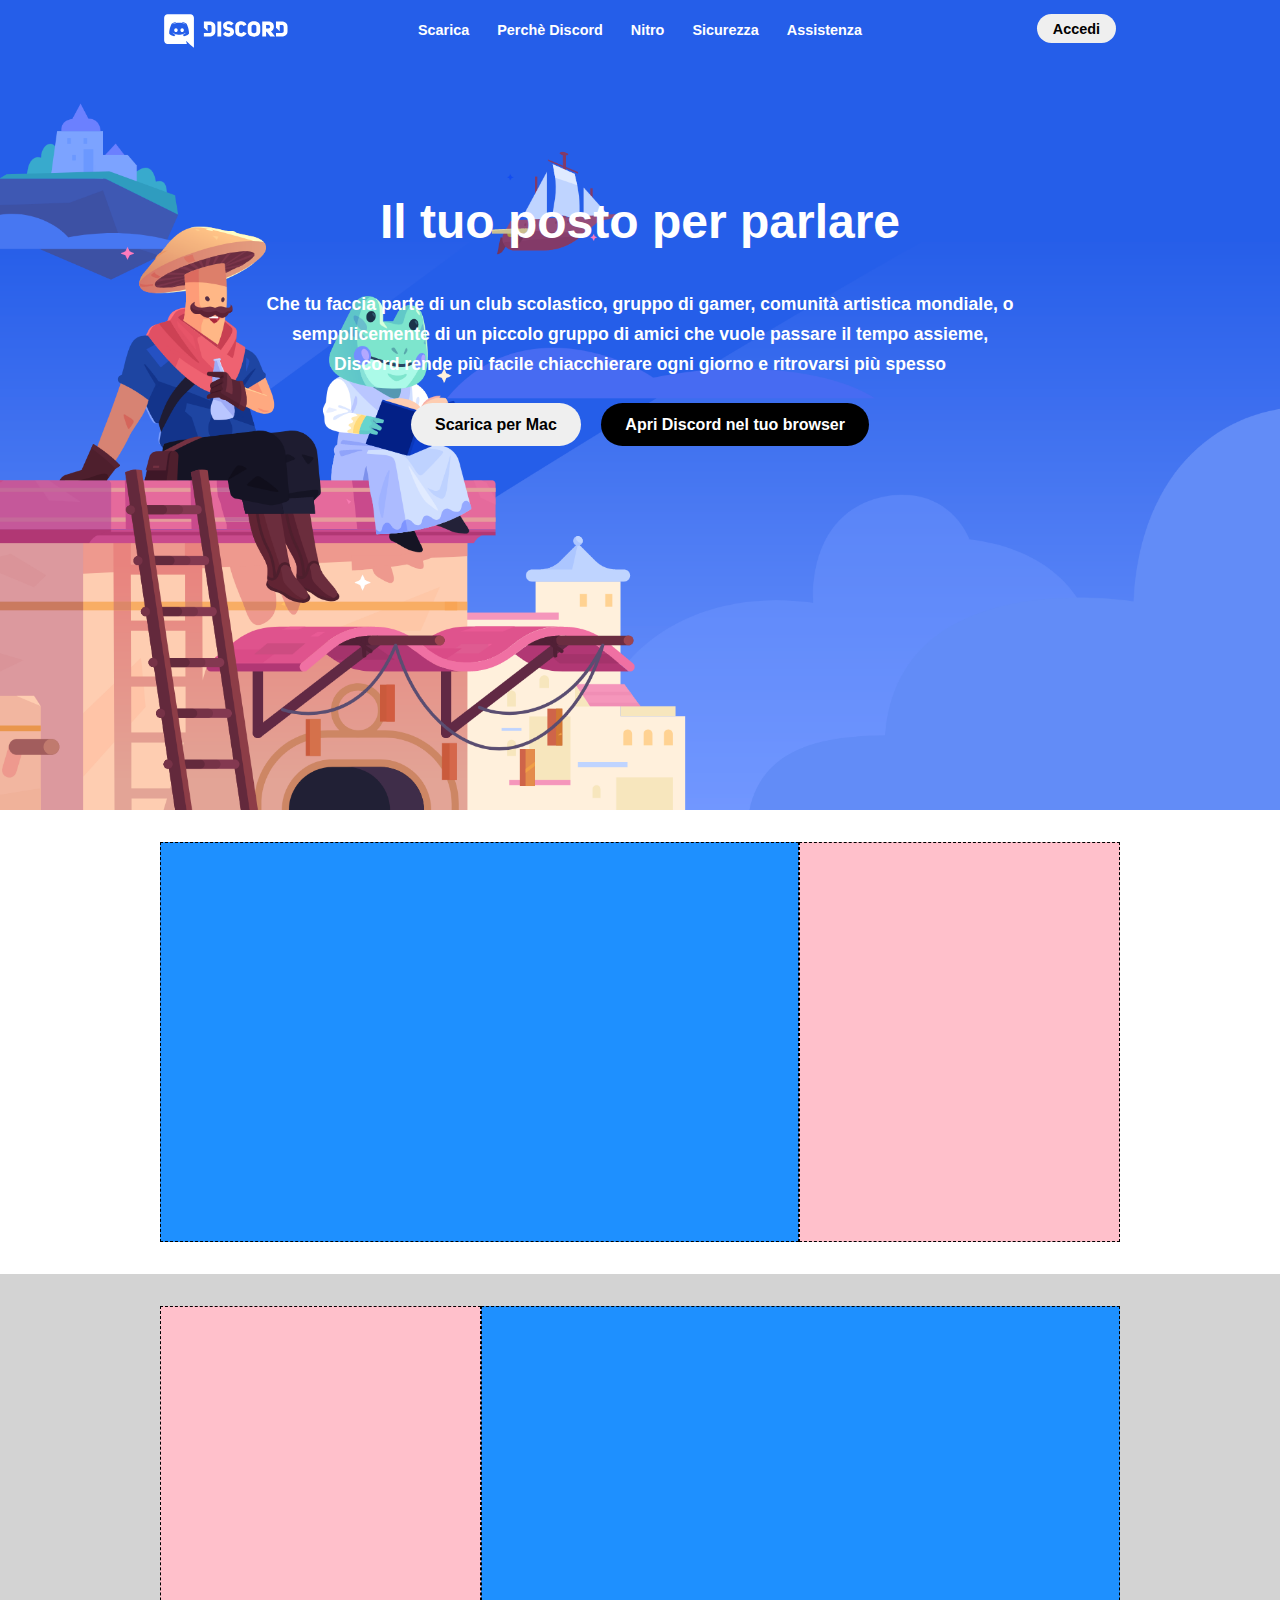
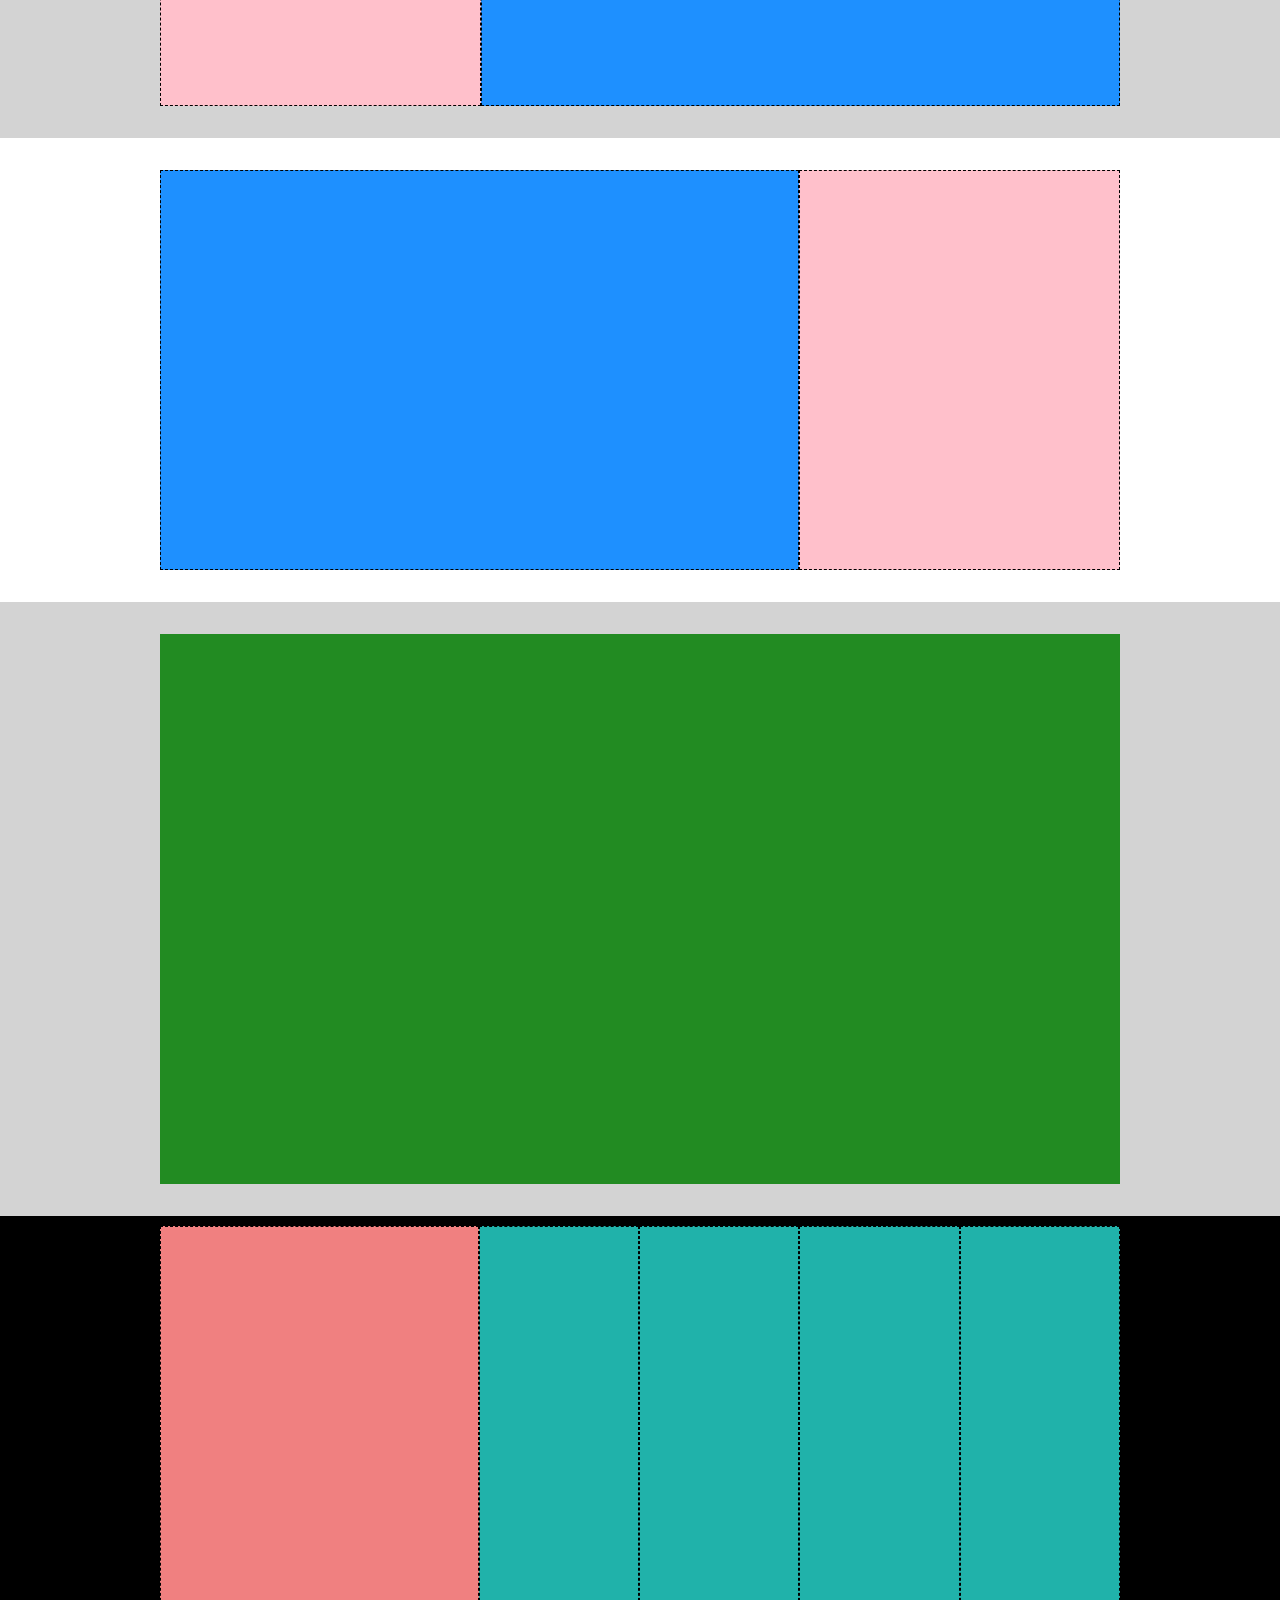
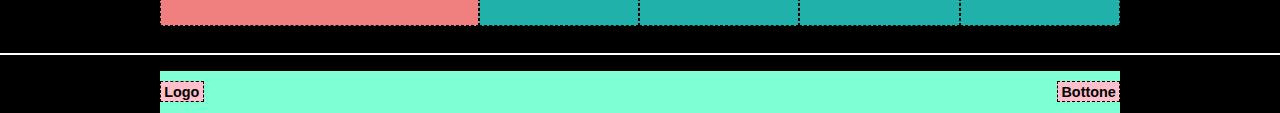
==== index.html @ 484901ef "terminato header e hero-section con annesso stile" ====
<!DOCTYPE html>
<html lang="en">
<head>
    <meta charset="UTF-8">
    <meta http-equiv="X-UA-Compatible" content="IE=edge">
    <meta name="viewport" content="width=device-width, initial-scale=1.0">
    <title>Struttura Discord</title>
    <!-- style -->
    <link rel="stylesheet" href="css/style.css">
</head>
<body>
    <!-- header -->
    <header>
        <nav class="p-y-s">
            <div class="container d-flex">
                <div class="logo">
                    <a href="index.html"><img src="img/logo.svg" alt="logo"></a>
                </div>
                <div class="main-menu p-y-xs p-x-xs">
                    <ul class="d-flex">
                        <li><a href="scarica.html">Scarica</a></li>
                        <li><a href="perche-discord.html">Perchè Discord</a></li>
                        <li><a href="nitro.html">Nitro</a></li>
                        <li><a href="sicurezza.html">Sicurezza</a></li>
                        <li><a href="assistenza.html">Assistenza</a></li>
                    </ul>
                </div>
                <div class="login p-y-xs p-x-xs">
                    
                    <button class="btn btn-small">Accedi</button>
                </div>
            </div>
        </nav>

        <!-- hero-section -->
        <section class="">
            <div class="container p-y-xl">
                <div class="hero-content p-x-xl text-white">
                    <h1 class="big-text">Il tuo posto per parlare</h1>
                    <p class="small-text">Che tu faccia parte di un club scolastico, gruppo di gamer,
                        comunità artistica mondiale, o sempplicemente di un piccolo gruppo
                        di amici che vuole passare il tempo assieme, Discord rende
                        più facile chiacchierare ogni giorno e ritrovarsi più spesso
                    </p>
                    <div class="button-section">
                        <button class="btn default-text">Scarica per Mac</button>
                        <button class="btn default-text btn-black">Apri Discord nel tuo browser</button>
                    </div>
                </div>
            </div>
        </section>
    </header>

    <main>
        <!-- second-section -->
        <section>
            <div class="container d-flex p-y-xl">
                <div class="col col-l bg-light-blue">
                    
                </div>
                <div class="col col-s bg-pink">

                </div>
            </div>
        </section>

        <!-- third section -->
        <section class="bg-grey">
            <div class="container d-flex row-reverse p-y-xl">
                <div class="col col-l bg-light-blue">

                </div>
                <div class="col col-s bg-pink">

                </div>
            </div>
        </section>

        <!-- fourth section -->
        <section>
            <div class="container d-flex p-y-xl">
                <div class="col col-l bg-light-blue">

                </div>
                <div class="col col-s bg-pink">

                </div>
            </div>
        </section>

        <!-- fifth section -->
        <section class="bg-grey">
            <div class="container p-y-xl">
                <div class="container-l">

                </div>
            </div>
        </section>

    </main> 

    <!-- FOOTER -->
    <footer class="bg-dark">
        <div class="container d-flex p-y-s">
            <div class="col col-l bg-dark-pink">

            </div>
            <div class="col col-s bg-water">

            </div>
            <div class="col col-s bg-water">

            </div>
            <div class="col col-s bg-water">

            </div>
            <div class="col col-s bg-water">

            </div>
            
        </div>

        <div class="separator"></div>

        <div class="container d-flex bg-water-light j-content-between p-y-s">
            <div class="logo-footer bg-pink">
                Logo
            </div>
            <div class="registration bg-pink">
                Bottone
            </div>
        </div>
    </footer>
    
</body>
</html>
---- css/style.css ----
* {
    margin: 0;
    padding: 0;
    box-sizing: border-box;
  }

  html{
    font-size: 16px;
  }
  
  body {
    font-family: helvetica;
    
  }

  header{
      background-image: url(../img/jumbo.png);
      background-size: cover;
      background-repeat: no-repeat;
      background-position: left top center;
      height: 90vh;
  }

  a,
  footer{
      font-size: .9rem;
      font-weight: bold;
  }
  
  .container {
    width: 100%;
    max-width: 960px;
    min-width: 300px;
    margin: 0 auto;
  }

/* UTILITY */

  .p-y-xl{
      padding-top: 2rem;
      padding-bottom: 2rem;
  }

  .p-x-xl{
      padding-left: 2rem;
      padding-right: 2rem;
  }

  .p-y-s{
      padding-top: .65rem;
      padding-bottom: .65rem;
  }

  .p-y-xs{
      padding-top: .25rem;
      padding-bottom: .25rem;
  }

  .p-x-xs{
      padding-left: .25rem;
      padding-right: .25rem;
  }

  .big-text{
      font-size: 3rem;
  }
  
  .medium-text{
      font-size: 1.5rem;
  }

  .small-text{
      font-size: 1.1rem;
  }

  .default-text{
      font-size: 1rem;
  }

  .text-white{
      color: rgb(255, 255, 255);
  }

  .bg-grey{
      background-color: #D3D3D3;
  }

  .bg-dark{
    background-color: black;
  }

  .bg-pink{
    background-color: #FFC0CB;
  }

  .bg-light-blue{
    background-color: #1E90FF;
  }

  .bg-dark-pink{
      background-color: #F08080;
  }

  .bg-water{
      background-color: #20B2AA;
  }

  .bg-water-light{
      background-color: #7FFFD4;
  }

  .d-flex{
      display: flex;
  }
  
  .j-content-between{
      justify-content: space-between;
  }

  .row-reverse{
    flex-direction: row-reverse;
  }

  /* classi all'iterno dell'header */
  .container .logo{
      width: 20%;
  }

  .container .main-menu{
    flex-grow: 1;
    line-height: 1.7;
}

  .container .login{
      width: 20%;
      text-align: right;
      line-height: 1.7;
  }

  .main-menu ul{
      justify-content: center;
      gap: 20px;
  }

  .main-menu ul li{
      list-style: none;
  }

  nav .container a{
      text-decoration: none;
      color: white;
      padding: .25rem;
      display: inline-block;
  }

  /* creo un nuovo container-s per mantenere il container più pulito possibile */
  section .container .hero-content{
    width: 85%;
    margin: 0 auto;
    min-height: 300px;
    text-align: center;
    padding-top: 6rem;
    padding-bottom: 2rem;
  }

  .hero-content p{
      padding-top: 2.5rem;
      padding-bottom: 1.5rem;
      font-weight: bold;
      line-height: 30px;
  }

  .btn{
    padding: 0.8rem 1.5rem;
    border-radius: 30px;
    border: 0;
    display: inline-block;
    text-decoration: none;
    font-weight: bold;
  }
  
  .btn.btn-small{ 
    font-size: 0.9rem;
    padding: 0.4rem 1rem;
      
  }

  .btn-black {
    background-color: black;
    color: white;
  }

  .button-section :first-child{
    margin-right: 1rem;
  }
  /* .col classe per tutte le colonne  */
  .container .col{
    min-height: 400px;
    border: 1px dashed black;
  }

  /* divido le colonne in base alla grandezza */
  .container .col.col-l{
      flex-grow: 2;
  }

  .container .col.col-s{
      flex-grow: 1;
  }

  .container .container-l{
      min-height: 550px;
      background-color: #228B22;
  }

  .logo-footer{
      padding: .10rem .20rem;
      border: 1px dashed black;
  }

  footer .registration{
      padding: .10rem .20rem;
      border: 1px dashed black;
  }

  footer .separator{
      margin: 1rem 0;
      border: 1px solid white;
  }
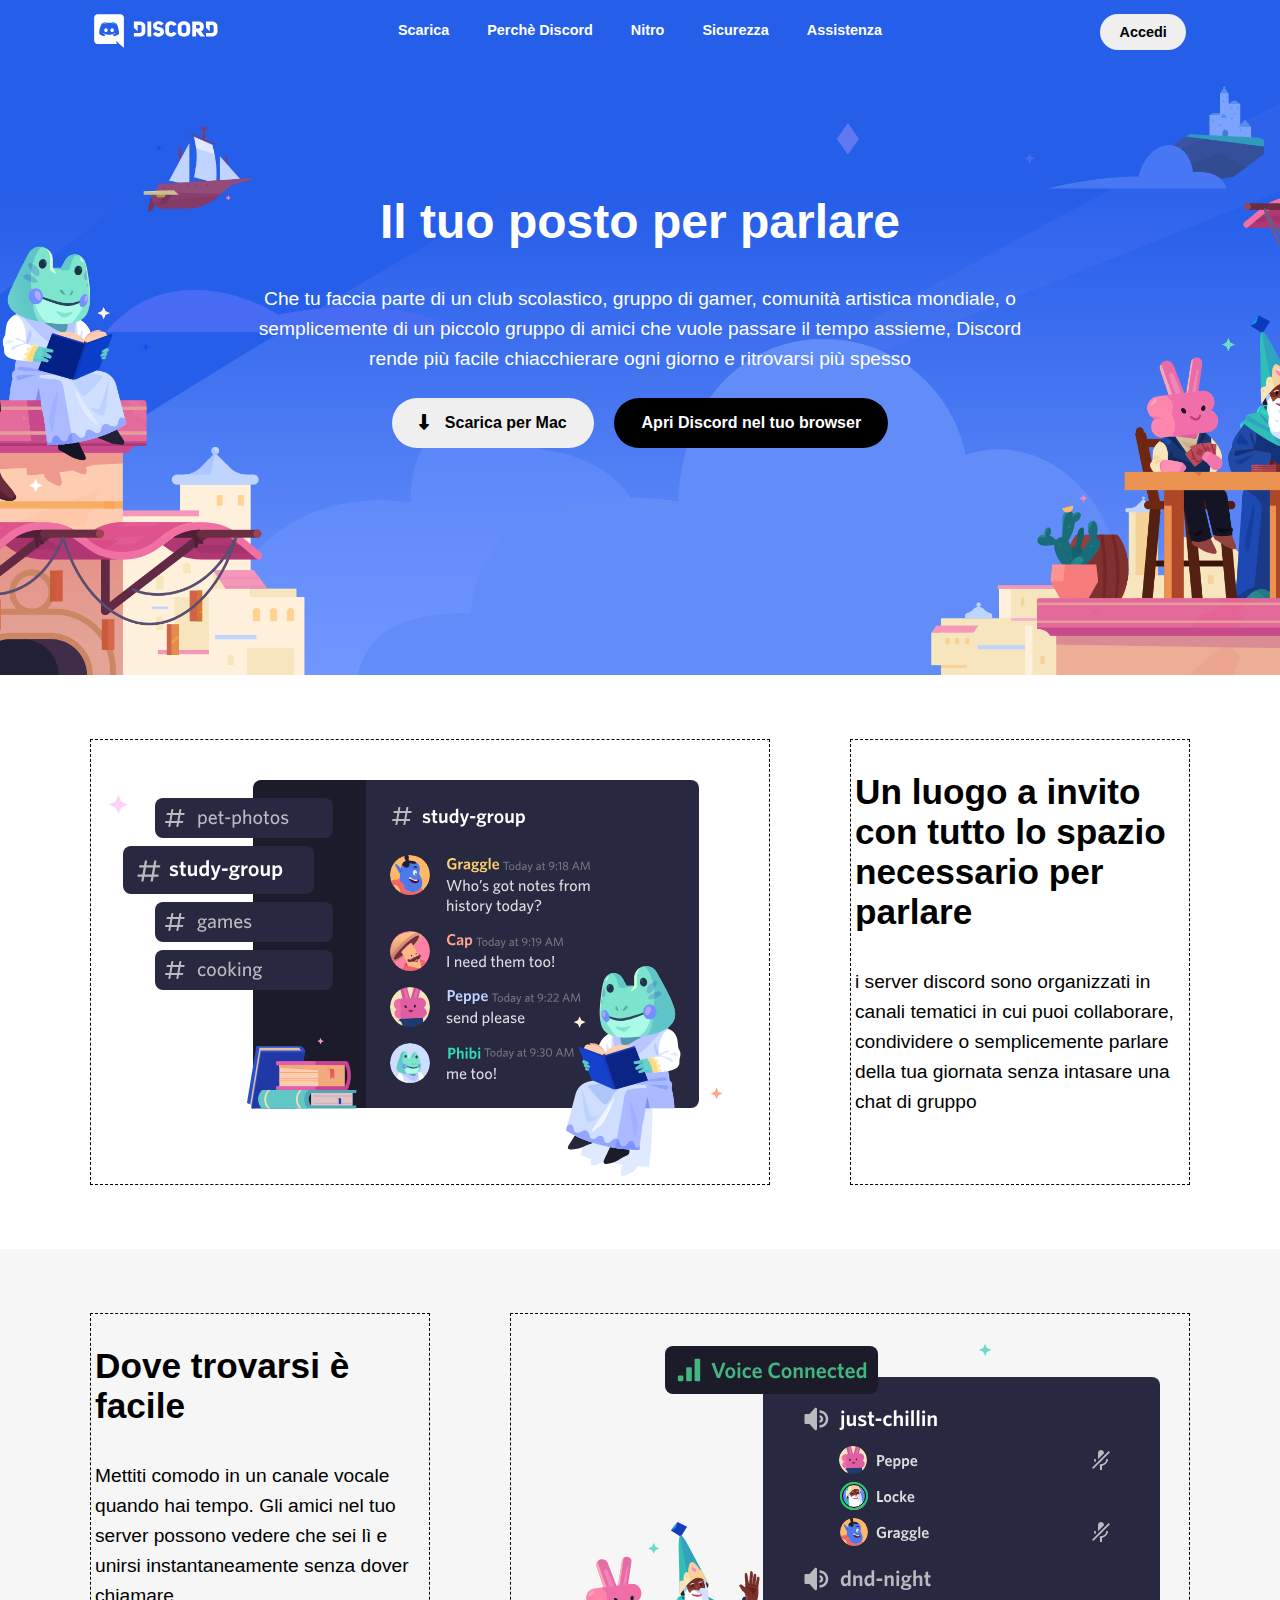
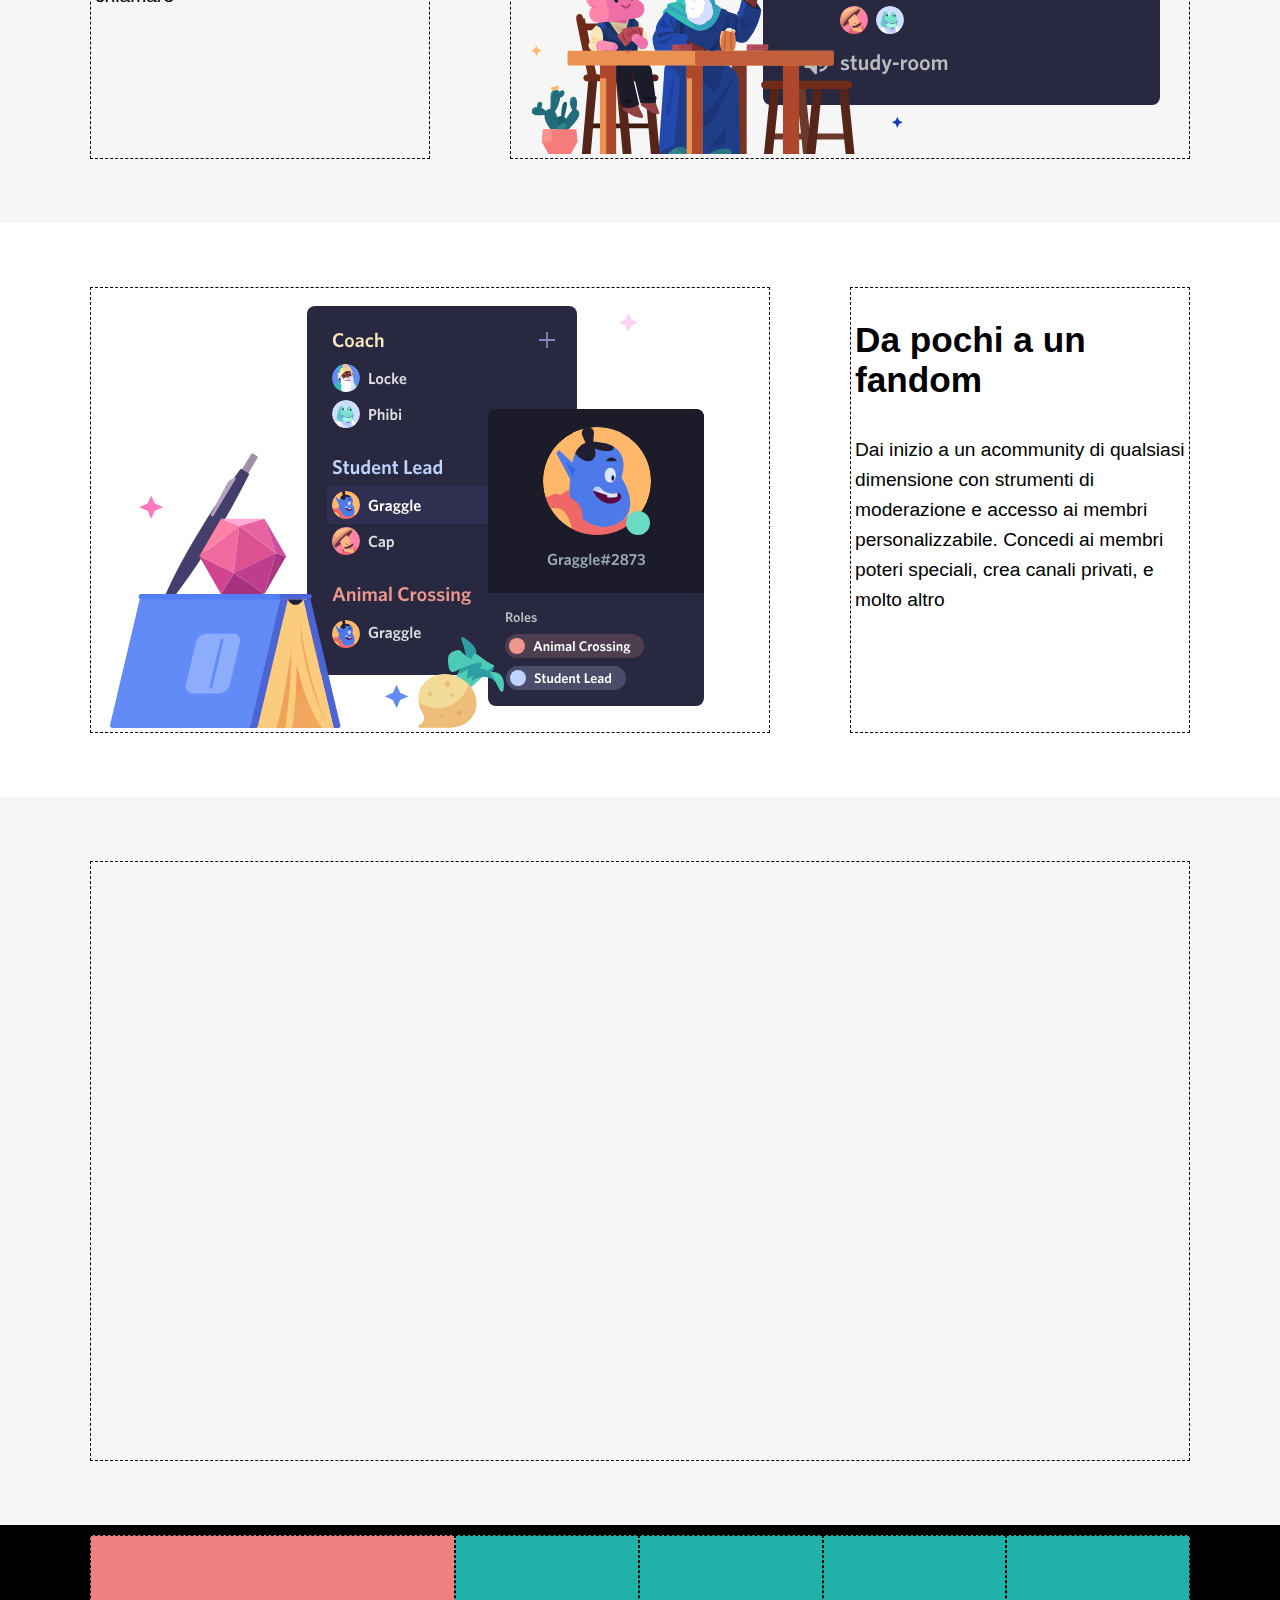
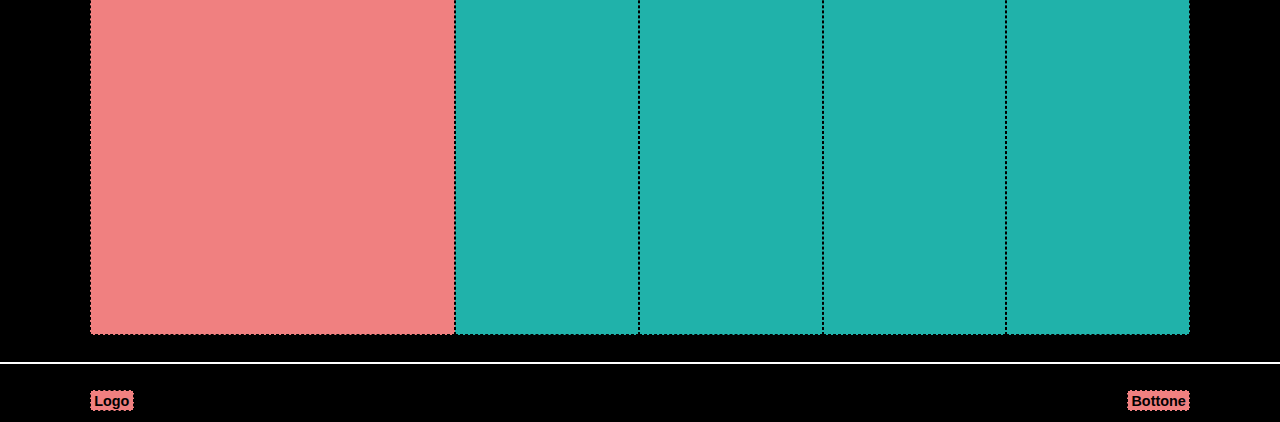
==== commit 0d7446c0: "completate le prime tre sezioni del main con img e testo" ====
--- a/index.html
+++ b/index.html
@@ -5,12 +5,15 @@
     <meta http-equiv="X-UA-Compatible" content="IE=edge">
     <meta name="viewport" content="width=device-width, initial-scale=1.0">
     <title>Struttura Discord</title>
+    <!--font-awesome  -->
+    <link rel="stylesheet" href="https://cdnjs.cloudflare.com/ajax/libs/font-awesome/6.1.1/css/all.min.css">
     <!-- style -->
     <link rel="stylesheet" href="css/style.css">
 </head>
 <body>
     <!-- header -->
     <header>
+        <!-- nav -->
         <nav class="p-y-s">
             <div class="container d-flex">
                 <div class="logo">
@@ -38,12 +41,12 @@
                 <div class="hero-content p-x-xl text-white">
                     <h1 class="big-text">Il tuo posto per parlare</h1>
                     <p class="small-text">Che tu faccia parte di un club scolastico, gruppo di gamer,
-                        comunità artistica mondiale, o sempplicemente di un piccolo gruppo
+                        comunità artistica mondiale, o semplicemente di un piccolo gruppo
                         di amici che vuole passare il tempo assieme, Discord rende
                         più facile chiacchierare ogni giorno e ritrovarsi più spesso
                     </p>
                     <div class="button-section">
-                        <button class="btn default-text">Scarica per Mac</button>
+                        <button class="btn default-text"><i class="fa-solid fa-down-long"></i>Scarica per Mac</button>
                         <button class="btn default-text btn-black">Apri Discord nel tuo browser</button>
                     </div>
                 </div>
@@ -51,45 +54,56 @@
         </section>
     </header>
 
-    <main>
+    <main>       
         <!-- second-section -->
-        <section>
+        <section class="p-y-xl">
             <div class="container d-flex p-y-xl">
-                <div class="col col-l bg-light-blue">
-                    
+                <div class="col col-l">
+                    <img src="img/item1.svg" alt="item1">
                 </div>
-                <div class="col col-s bg-pink">
-
+                <div class="col col-s p-x-xs p-y-xl">
+                    <h2 class="medium-text">Un luogo a invito con tutto lo spazio necessario per parlare</h2>
+                    <p class="small-text">i server discord sono organizzati in canali tematici in cui 
+                        puoi collaborare, condividere o semplicemente parlare della 
+                        tua giornata senza intasare una chat di gruppo
+                    </p>
                 </div>
             </div>
         </section>
 
         <!-- third section -->
-        <section class="bg-grey">
+        <section class="bg-grey p-y-xl">
             <div class="container d-flex row-reverse p-y-xl">
-                <div class="col col-l bg-light-blue">
-
+                <div class="col col-l">
+                    <img src="img/item2.svg" alt="item2">
                 </div>
-                <div class="col col-s bg-pink">
-
+                <div class="col col-s p-x-xs p-y-xl">
+                    <h2 class="medium-text">Dove trovarsi è facile</h2>
+                    <p class="small-text">Mettiti comodo in un canale vocale quando hai tempo.
+                        Gli amici nel tuo server possono vedere che sei lì 
+                        e unirsi instantaneamente senza dover chiamare
+                    </p>
                 </div>
             </div>
         </section>
 
         <!-- fourth section -->
-        <section>
+        <section class="p-y-xl">
             <div class="container d-flex p-y-xl">
-                <div class="col col-l bg-light-blue">
-
+                <div class="col col-l">
+                    <img src="img/item3.svg" alt="item3">
                 </div>
-                <div class="col col-s bg-pink">
-
+                <div class="col col-s p-x-xs p-y-xl">
+                    <h2 class="medium-text">Da pochi a un fandom</h2>
+                    <p class="small-text">Dai inizio a un acommunity di qualsiasi dimensione con strumenti di moderazione
+                        e accesso ai membri personalizzabile. Concedi ai membri poteri speciali, crea canali privati, e molto altro
+                    </p>
                 </div>
             </div>
         </section>
 
         <!-- fifth section -->
-        <section class="bg-grey">
+        <section class="bg-grey p-y-xl">
             <div class="container p-y-xl">
                 <div class="container-l">
 
@@ -123,10 +137,10 @@
         <div class="separator"></div>
 
         <div class="container d-flex bg-water-light j-content-between p-y-s">
-            <div class="logo-footer bg-pink">
+            <div class="logo-footer bg-dark-pink">
                 Logo
             </div>
-            <div class="registration bg-pink">
+            <div class="registration bg-dark-pink">
                 Bottone
             </div>
         </div>
--- a/css/style.css
+++ b/css/style.css
@@ -4,12 +4,16 @@
     box-sizing: border-box;
   }
 
+  p{
+      font-weight: 400;
+  }
+
   html{
     font-size: 16px;
   }
   
   body {
-    font-family: helvetica;
+    font-family: Arial, Helvetica, sans-serif;
     
   }
 
@@ -17,8 +21,8 @@
       background-image: url(../img/jumbo.png);
       background-size: cover;
       background-repeat: no-repeat;
-      background-position: left top center;
-      height: 90vh;
+      background-position: center center;
+      height: 75vh;
   }
 
   a,
@@ -27,15 +31,22 @@
       font-weight: bold;
   }
   
+  /* container principale */
   .container {
     width: 100%;
-    max-width: 960px;
-    min-width: 300px;
+    max-width: 1100px;
+    min-width: 200px;
     margin: 0 auto;
   }
 
+  /* gap a elementi che hanno classi .continer e . d-flex figli di section */
+  section .container.d-flex{
+      gap: 5rem;
+  }
+
 /* UTILITY */
 
+/* utility padding */
   .p-y-xl{
       padding-top: 2rem;
       padding-bottom: 2rem;
@@ -51,6 +62,11 @@
       padding-bottom: .65rem;
   }
 
+  .p-x-s{
+      padding-right: .65rem;
+      padding-left: .65rem;
+  }
+
   .p-y-xs{
       padding-top: .25rem;
       padding-bottom: .25rem;
@@ -61,16 +77,19 @@
       padding-right: .25rem;
   }
 
+  /* utility testo */
   .big-text{
       font-size: 3rem;
+      font-weight: 800;
   }
   
   .medium-text{
-      font-size: 1.5rem;
+      font-size: 2.2rem;
+      font-weight: 800;
   }
 
   .small-text{
-      font-size: 1.1rem;
+      font-size: 1.2rem;
   }
 
   .default-text{
@@ -81,22 +100,15 @@
       color: rgb(255, 255, 255);
   }
 
+  /* utility background */
   .bg-grey{
-      background-color: #D3D3D3;
+      background-color: #F6F6F6;
   }
 
   .bg-dark{
     background-color: black;
   }
 
-  .bg-pink{
-    background-color: #FFC0CB;
-  }
-
-  .bg-light-blue{
-    background-color: #1E90FF;
-  }
-
   .bg-dark-pink{
       background-color: #F08080;
   }
@@ -105,10 +117,7 @@
       background-color: #20B2AA;
   }
 
-  .bg-water-light{
-      background-color: #7FFFD4;
-  }
-
+  /* utility flex */
   .d-flex{
       display: flex;
   }
@@ -122,27 +131,27 @@
   }
 
   /* classi all'iterno dell'header */
-  .container .logo{
+  nav .container .logo{
       width: 20%;
   }
 
-  .container .main-menu{
+  nav .container .main-menu{
     flex-grow: 1;
     line-height: 1.7;
 }
 
-  .container .login{
+  nav .container .login{
       width: 20%;
       text-align: right;
       line-height: 1.7;
   }
 
-  .main-menu ul{
+  nav .main-menu ul{
       justify-content: center;
-      gap: 20px;
-  }
-
-  .main-menu ul li{
+      gap: 30px;
+  }
+
+  nav .main-menu ul li{
       list-style: none;
   }
 
@@ -153,9 +162,9 @@
       display: inline-block;
   }
 
-  /* creo un nuovo container-s per mantenere il container più pulito possibile */
+  /* hero-content */
   section .container .hero-content{
-    width: 85%;
+    width: 80%;
     margin: 0 auto;
     min-height: 300px;
     text-align: center;
@@ -163,25 +172,27 @@
     padding-bottom: 2rem;
   }
 
-  .hero-content p{
-      padding-top: 2.5rem;
+  .hero-content p,
+  .container .col.col-s p{
+      padding-top: 2.2rem;
       padding-bottom: 1.5rem;
-      font-weight: bold;
       line-height: 30px;
   }
 
+  /* classi button */
   .btn{
-    padding: 0.8rem 1.5rem;
+    padding: 1rem 1.7rem;
     border-radius: 30px;
     border: 0;
     display: inline-block;
     text-decoration: none;
     font-weight: bold;
+    cursor: pointer;
   }
   
   .btn.btn-small{ 
     font-size: 0.9rem;
-    padding: 0.4rem 1rem;
+    padding: 0.6rem 1.2rem;
       
   }
 
@@ -193,6 +204,7 @@
   .button-section :first-child{
     margin-right: 1rem;
   }
+
   /* .col classe per tutte le colonne  */
   .container .col{
     min-height: 400px;
@@ -208,12 +220,14 @@
       flex-grow: 1;
   }
 
+
   .container .container-l{
-      min-height: 550px;
-      background-color: #228B22;
-  }
-
-  .logo-footer{
+      min-height: 600px;
+      border: 1px dashed black;
+  }
+
+  /* classi footer */
+  footer .logo-footer{
       padding: .10rem .20rem;
       border: 1px dashed black;
   }
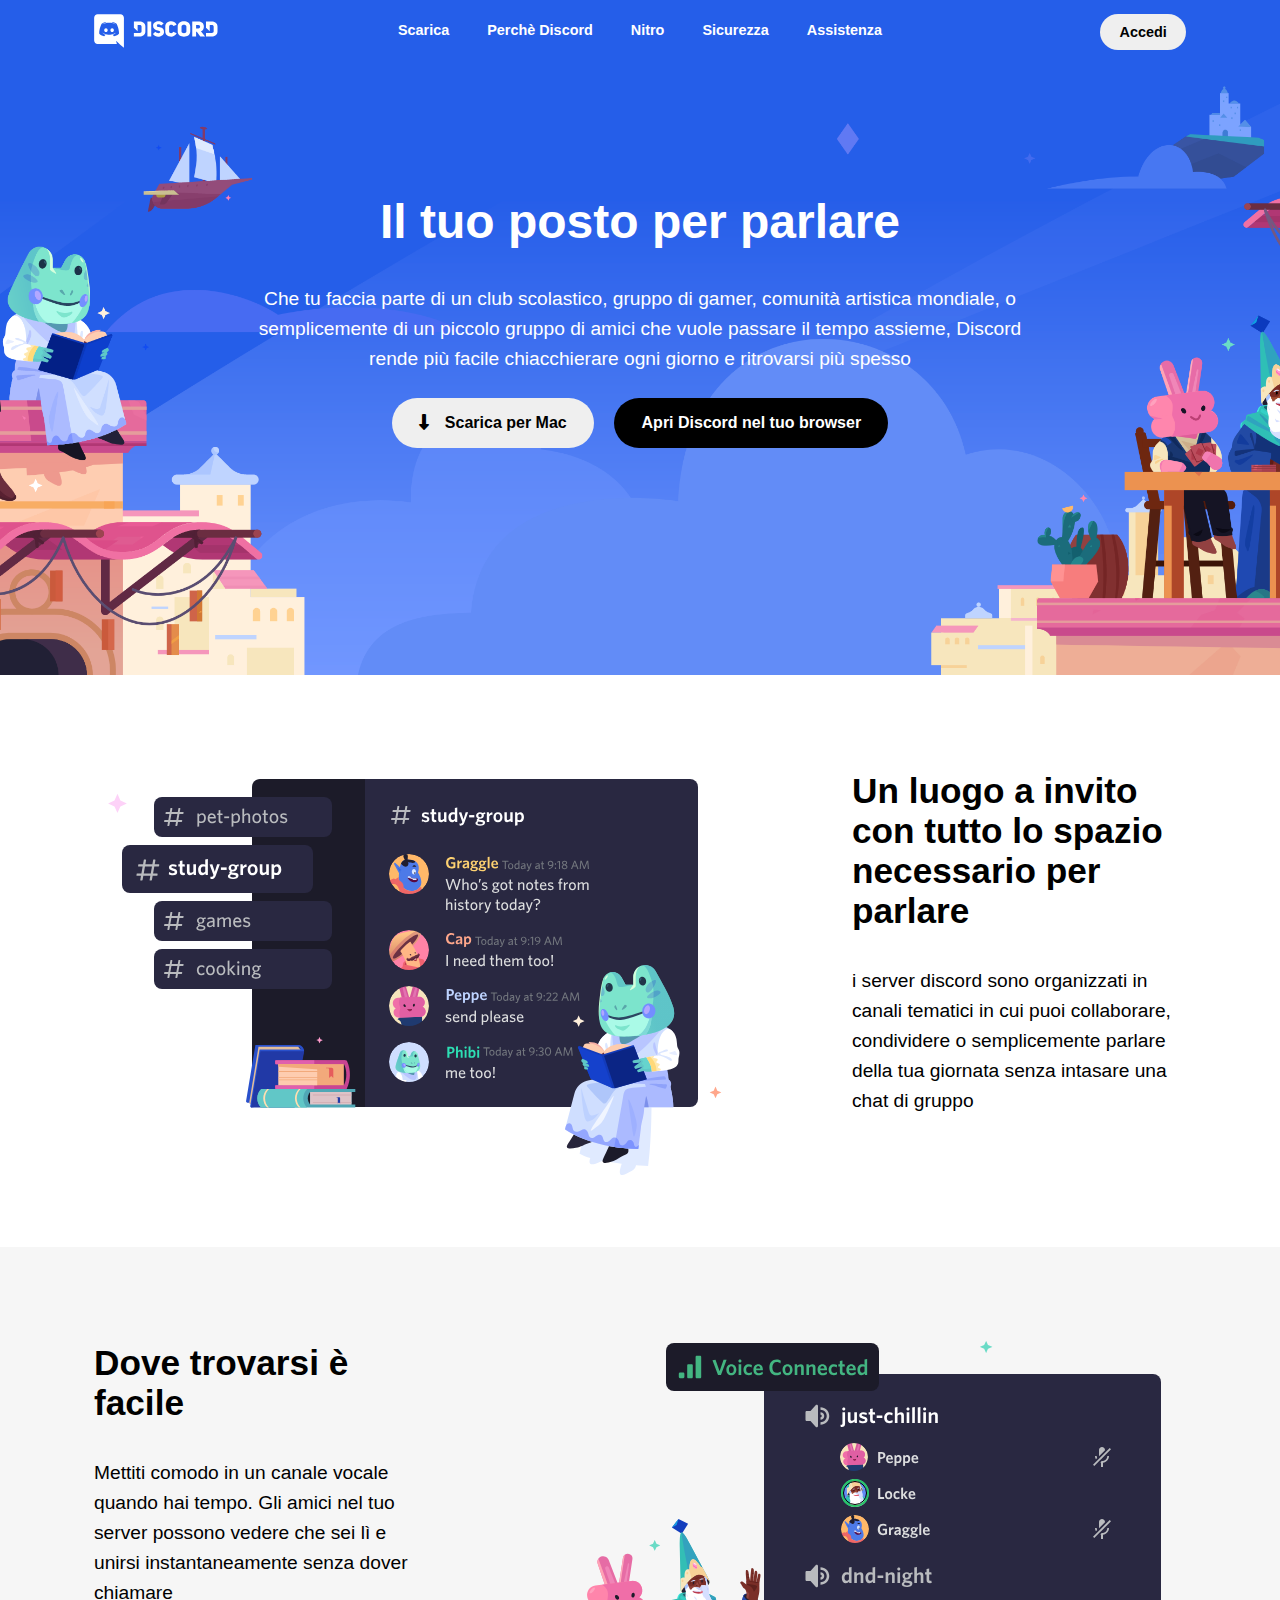
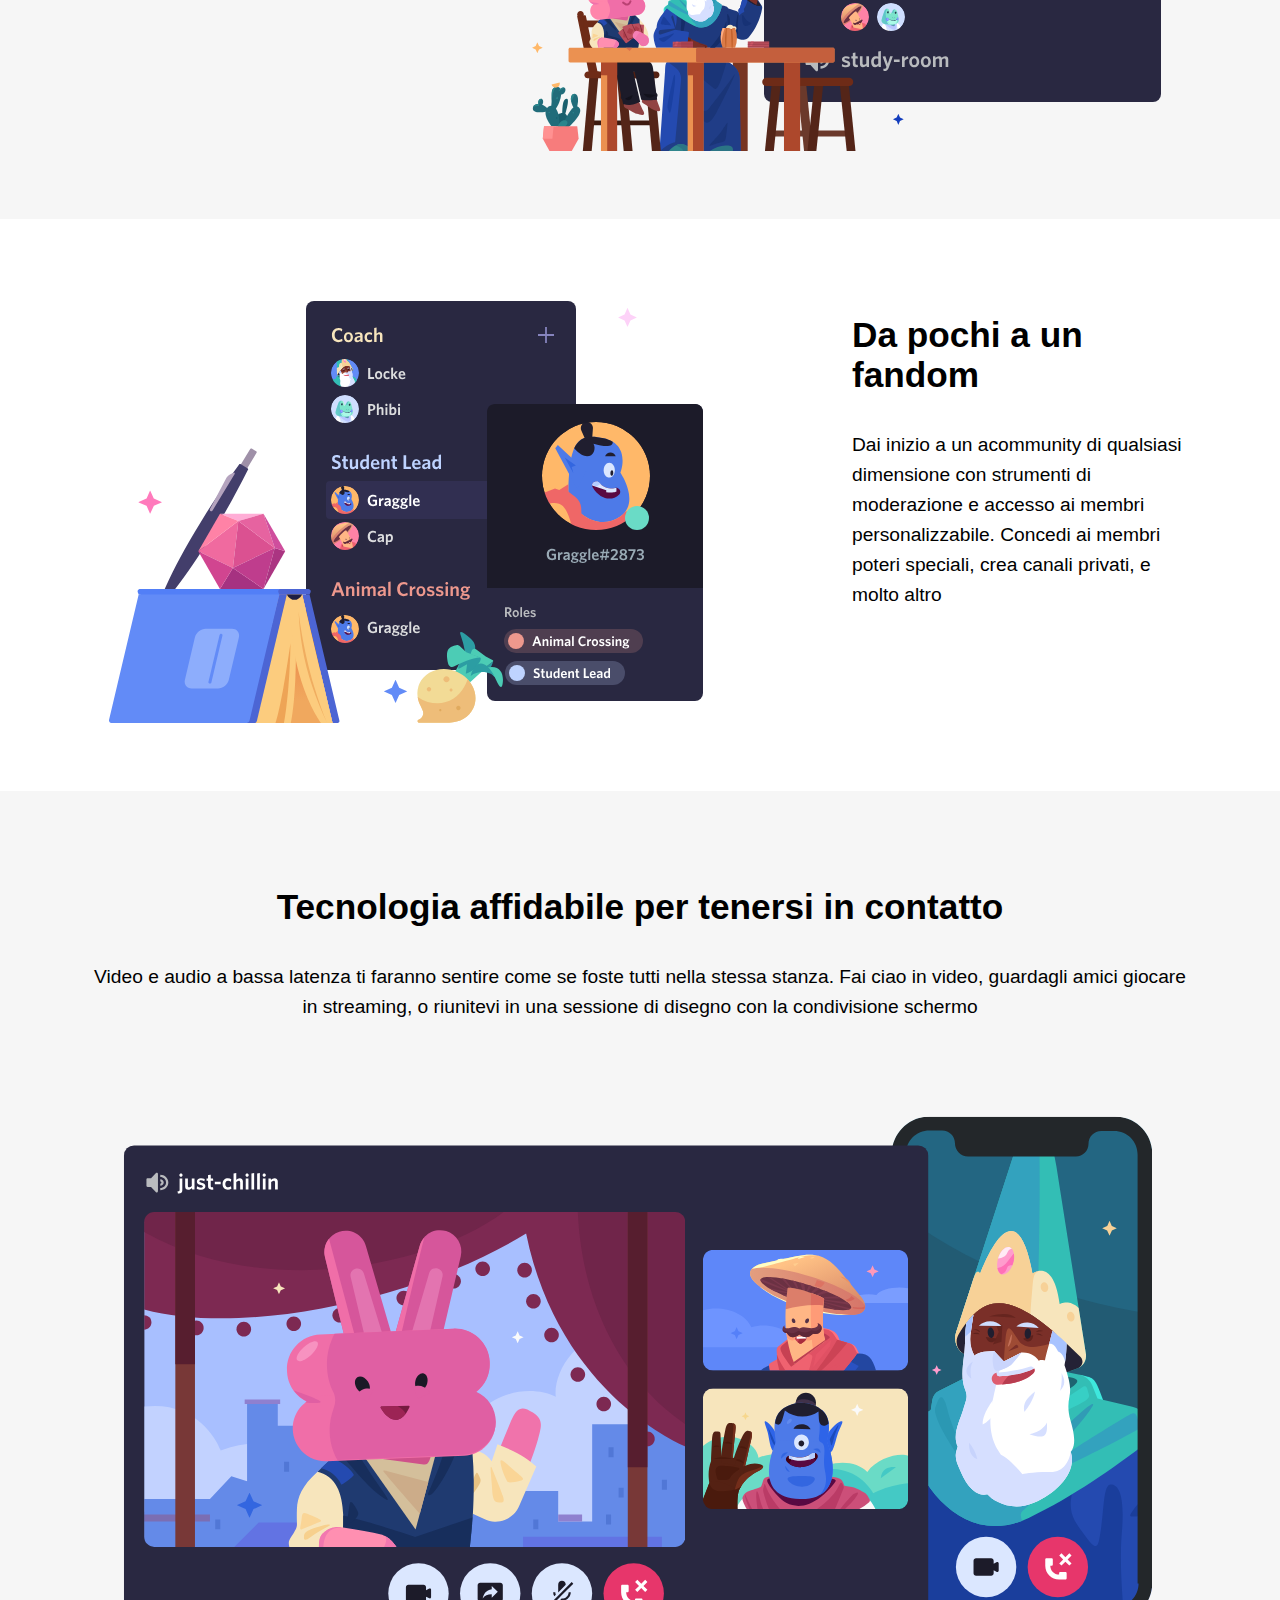
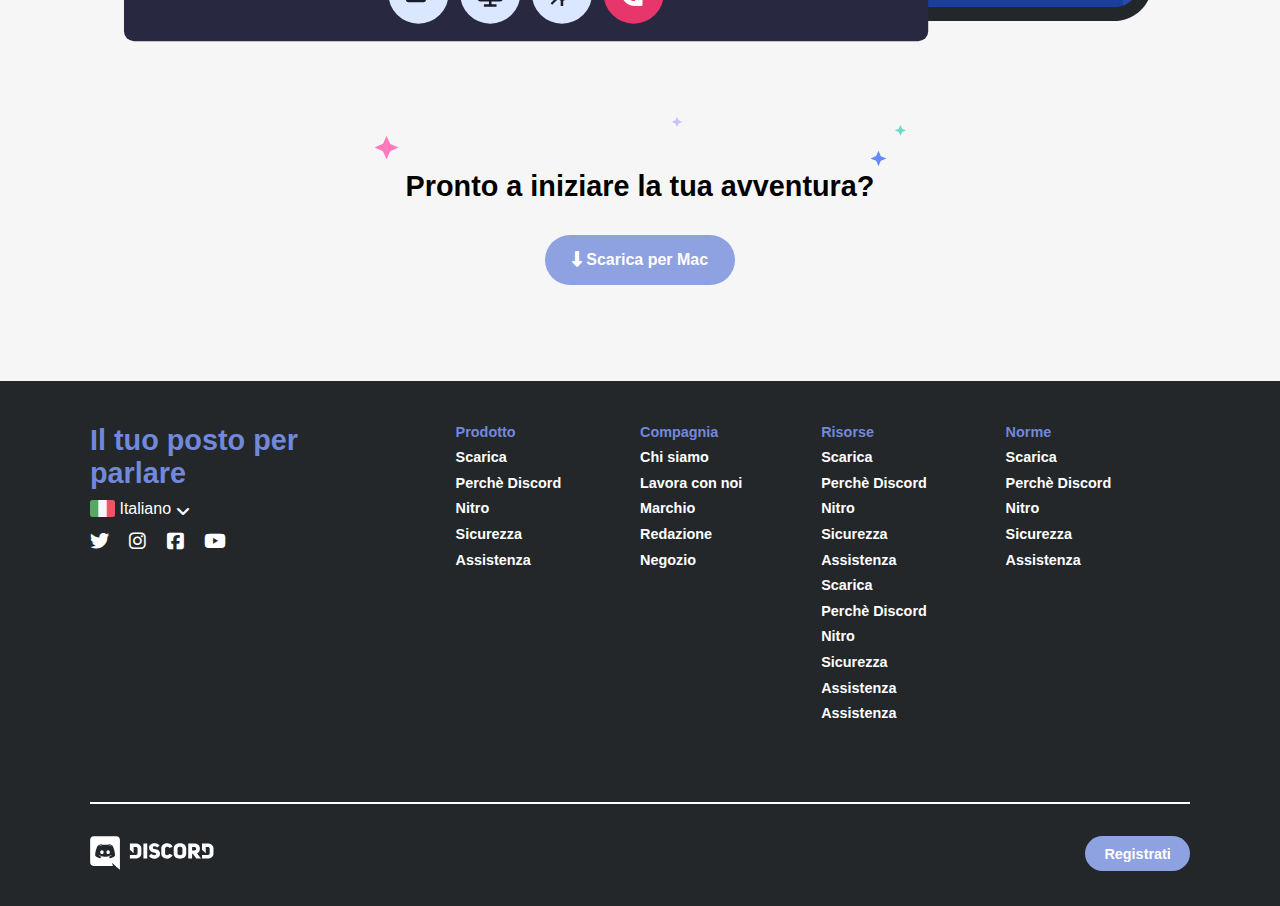
==== commit 095d0126: "utlima sezione del main completata, footer terminato e stilizzato" ====
--- a/index.html
+++ b/index.html
@@ -4,7 +4,7 @@
     <meta charset="UTF-8">
     <meta http-equiv="X-UA-Compatible" content="IE=edge">
     <meta name="viewport" content="width=device-width, initial-scale=1.0">
-    <title>Struttura Discord</title>
+    <title>Discord</title>
     <!--font-awesome  -->
     <link rel="stylesheet" href="https://cdnjs.cloudflare.com/ajax/libs/font-awesome/6.1.1/css/all.min.css">
     <!-- style -->
@@ -38,7 +38,7 @@
         <!-- hero-section -->
         <section class="">
             <div class="container p-y-xl">
-                <div class="hero-content p-x-xl text-white">
+                <div class="hero-content text-center p-x-xl text-white">
                     <h1 class="big-text">Il tuo posto per parlare</h1>
                     <p class="small-text">Che tu faccia parte di un club scolastico, gruppo di gamer,
                         comunità artistica mondiale, o semplicemente di un piccolo gruppo
@@ -105,8 +105,16 @@
         <!-- fifth section -->
         <section class="bg-grey p-y-xl">
             <div class="container p-y-xl">
-                <div class="container-l">
-
+                <div class="container-l text-center p-y-xl">
+                    <h2 class="medium-text">Tecnologia affidabile per tenersi in contatto</h2>
+                    <p class="small-text">Video e audio a bassa latenza ti faranno sentire come se foste
+                        tutti nella stessa stanza. Fai ciao in video, guardagli amici
+                        giocare in streaming, o riunitevi in una sessione di disegno con la condivisione schermo
+                    </p>
+                    <img src="img/item4-big.svg" alt="item4">
+                    <img src="img/stars.svg" alt="stars">
+                    <h3 class="small-medium-text">Pronto a iniziare la tua avventura?</h3>
+                    <button class="btn text-white btn-light-blue default-text"><i class="fa-solid fa-down-long"></i> Scarica per Mac</button>
                 </div>
             </div>
         </section>
@@ -116,32 +124,70 @@
     <!-- FOOTER -->
     <footer class="bg-dark">
         <div class="container d-flex p-y-s">
-            <div class="col col-l bg-dark-pink">
+            <div class="col col-l text-white p-y-xl">
+                <h3 class="small-medium-text text-light-blue">Il tuo posto per<br>parlare</h3>
+                <div class="languages">
+                    <img src="img/ita.png" alt="italia">
+                    <span>Italiano</span>
+                    <i class="fa-solid fa-angle-down"></i>
+                </div>
+                <div class="social p-y-s">
+                    <a href="" class="text-white"><i class="fa-brands fa-twitter"></i></a>
+                    <a href="" class="text-white"><i class="fa-brands fa-instagram"></i></a>
+                    <a href="" class="text-white"><i class="fa-brands fa-facebook-square"></i></a>
+                    <a href="" class="text-white"><i class="fa-brands fa-youtube"></i></a>             
+                </div>
 
             </div>
-            <div class="col col-s bg-water">
-
+            <div class="col col-s text-white d-flex column p-y-xl">
+                <h5 class="text-light-blue">Prodotto</h5>
+                <a href="">Scarica</a>
+                <a href="">Perchè Discord</a>
+                <a href="">Nitro</a>
+                <a href="">Sicurezza</a>
+                <a href="">Assistenza</a>
             </div>
-            <div class="col col-s bg-water">
-
+            <div class="col col-s text-white d-flex column p-y-xl">
+                <h5 class="text-light-blue">Compagnia</h5>
+                <a href="">Chi siamo</a>
+                <a href="">Lavora con noi</a>
+                <a href="">Marchio</a>
+                <a href="">Redazione</a>
+                <a href="">Negozio</a>
             </div>
-            <div class="col col-s bg-water">
-
+            <div class="col col-s text-white d-flex column p-y-xl">
+                <h5 class="text-light-blue">Risorse</h5>
+                <a href="">Scarica</a>
+                <a href="">Perchè Discord</a>
+                <a href="">Nitro</a>
+                <a href="">Sicurezza</a>
+                <a href="">Assistenza</a>
+                <a href="">Scarica</a>
+                <a href="">Perchè Discord</a>
+                <a href="">Nitro</a>
+                <a href="">Sicurezza</a>
+                <a href="">Assistenza</a>
+                <a href="">Assistenza</a>
             </div>
-            <div class="col col-s bg-water">
-
+            <div class="col col-s text-white d-flex column p-y-xl">
+                <h5 class="text-light-blue">Norme</h5>
+                <a href="">Scarica</a>
+                <a href="">Perchè Discord</a>
+                <a href="">Nitro</a>
+                <a href="">Sicurezza</a>
+                <a href="">Assistenza</a>
             </div>
             
         </div>
 
         <div class="separator"></div>
 
-        <div class="container d-flex bg-water-light j-content-between p-y-s">
-            <div class="logo-footer bg-dark-pink">
-                Logo
+        <div class="container d-flex j-content-between p-y-xl">
+            <div class="logo">
+                <a href="index.html"><img src="img/logo.svg" alt="logo"></a>
             </div>
-            <div class="registration bg-dark-pink">
-                Bottone
+            <div class="registration">
+                <button class="btn btn-small btn-light-blue text-white">Registrati</button>
             </div>
         </div>
     </footer>
--- a/css/style.css
+++ b/css/style.css
@@ -6,6 +6,9 @@
 
   p{
       font-weight: 400;
+      padding-top: 2.2rem;
+      padding-bottom: 1.5rem;
+      line-height: 30px;
   }
 
   html{
@@ -25,8 +28,7 @@
       height: 75vh;
   }
 
-  a,
-  footer{
+  a{
       font-size: .9rem;
       font-weight: bold;
   }
@@ -88,6 +90,11 @@
       font-weight: 800;
   }
 
+  .small-medium-text{
+      font-size: 1.8rem;
+      font-weight: 800;
+  }
+
   .small-text{
       font-size: 1.2rem;
   }
@@ -98,6 +105,14 @@
 
   .text-white{
       color: rgb(255, 255, 255);
+  }
+
+  .text-light-blue{
+      color: #7289DA;
+  }
+
+  .text-center{
+      text-align: center;
   }
 
   /* utility background */
@@ -106,15 +121,7 @@
   }
 
   .bg-dark{
-    background-color: black;
-  }
-
-  .bg-dark-pink{
-      background-color: #F08080;
-  }
-
-  .bg-water{
-      background-color: #20B2AA;
+    background-color: #23272A;
   }
 
   /* utility flex */
@@ -128,6 +135,10 @@
 
   .row-reverse{
     flex-direction: row-reverse;
+  }
+
+  .column{
+      flex-direction: column;
   }
 
   /* classi all'iterno dell'header */
@@ -155,7 +166,8 @@
       list-style: none;
   }
 
-  nav .container a{
+  nav .container a,
+  footer .col-s a{
       text-decoration: none;
       color: white;
       padding: .25rem;
@@ -167,16 +179,8 @@
     width: 80%;
     margin: 0 auto;
     min-height: 300px;
-    text-align: center;
     padding-top: 6rem;
     padding-bottom: 2rem;
-  }
-
-  .hero-content p,
-  .container .col.col-s p{
-      padding-top: 2.2rem;
-      padding-bottom: 1.5rem;
-      line-height: 30px;
   }
 
   /* classi button */
@@ -196,10 +200,19 @@
       
   }
 
-  .btn-black {
+  .btn.btn-black {
     background-color: black;
     color: white;
   }
+
+  .btn.btn-light-blue{
+      background-color: #8EA1E1;
+  }
+
+  .container-l .btn.btn-light-blue{
+      margin-top: 2rem;
+  }
+  
 
   .button-section :first-child{
     margin-right: 1rem;
@@ -208,7 +221,6 @@
   /* .col classe per tutte le colonne  */
   .container .col{
     min-height: 400px;
-    border: 1px dashed black;
   }
 
   /* divido le colonne in base alla grandezza */
@@ -220,24 +232,46 @@
       flex-grow: 1;
   }
 
-
   .container .container-l{
       min-height: 600px;
-      border: 1px dashed black;
-  }
-
+  }
+
+  .container .container-l img[alt=item4]{
+      width: 100%;
+  }
+  
   /* classi footer */
-  footer .logo-footer{
-      padding: .10rem .20rem;
-      border: 1px dashed black;
-  }
-
-  footer .registration{
-      padding: .10rem .20rem;
-      border: 1px dashed black;
-  }
 
   footer .separator{
       margin: 1rem 0;
       border: 1px solid white;
+      max-width: 1100px;
+      min-width: 200px;
+      margin: 0 auto;
+  }
+
+  footer h5{
+      font-size: .9rem;
+  }
+
+  footer .languages{
+      padding-top: 0.65rem;
+  }
+
+  footer .container img[alt=italia]{
+      width: 25px;;
+  }
+
+  footer .container span{
+      vertical-align: top;
+  }
+
+  footer .social a{
+      font-size: 1.2rem;
+      padding-right: 1rem;
+  }
+
+  footer .col.col-s a{
+      margin-top: .6rem;
+      padding: 0;
   }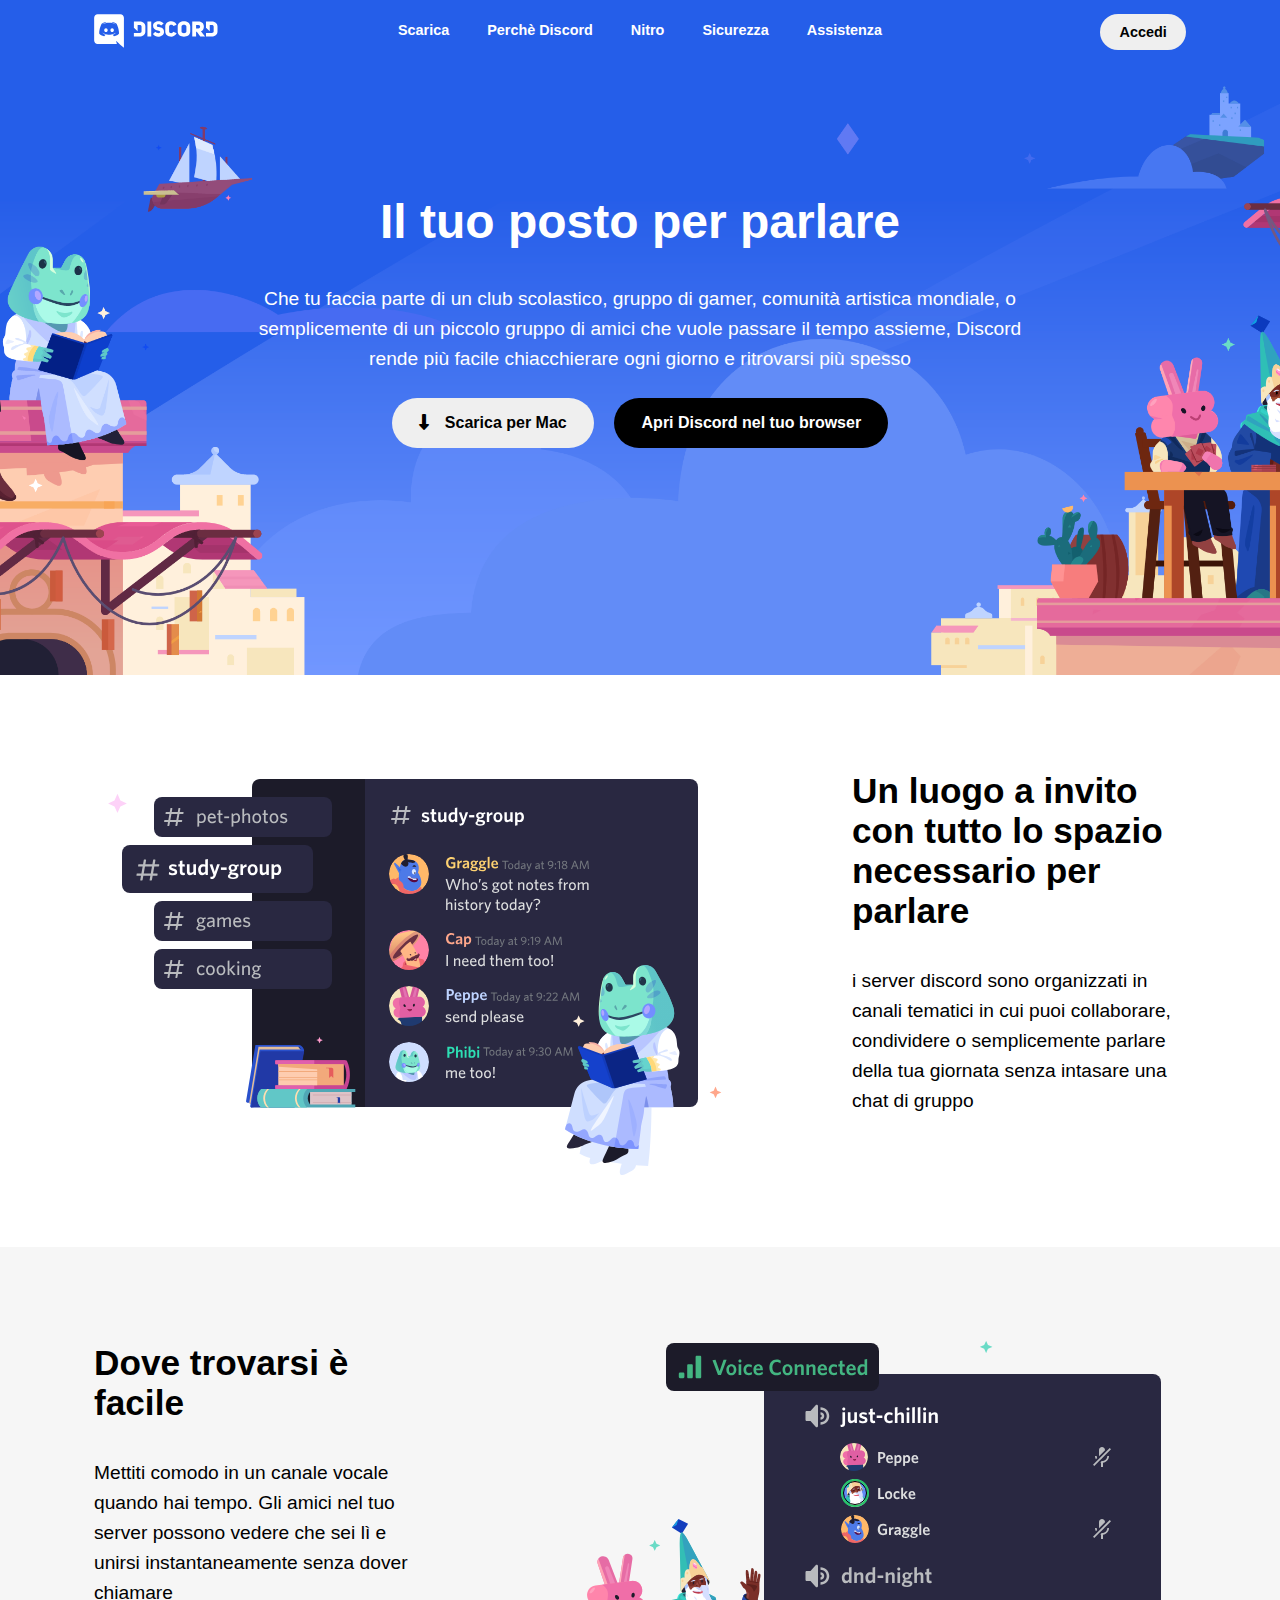
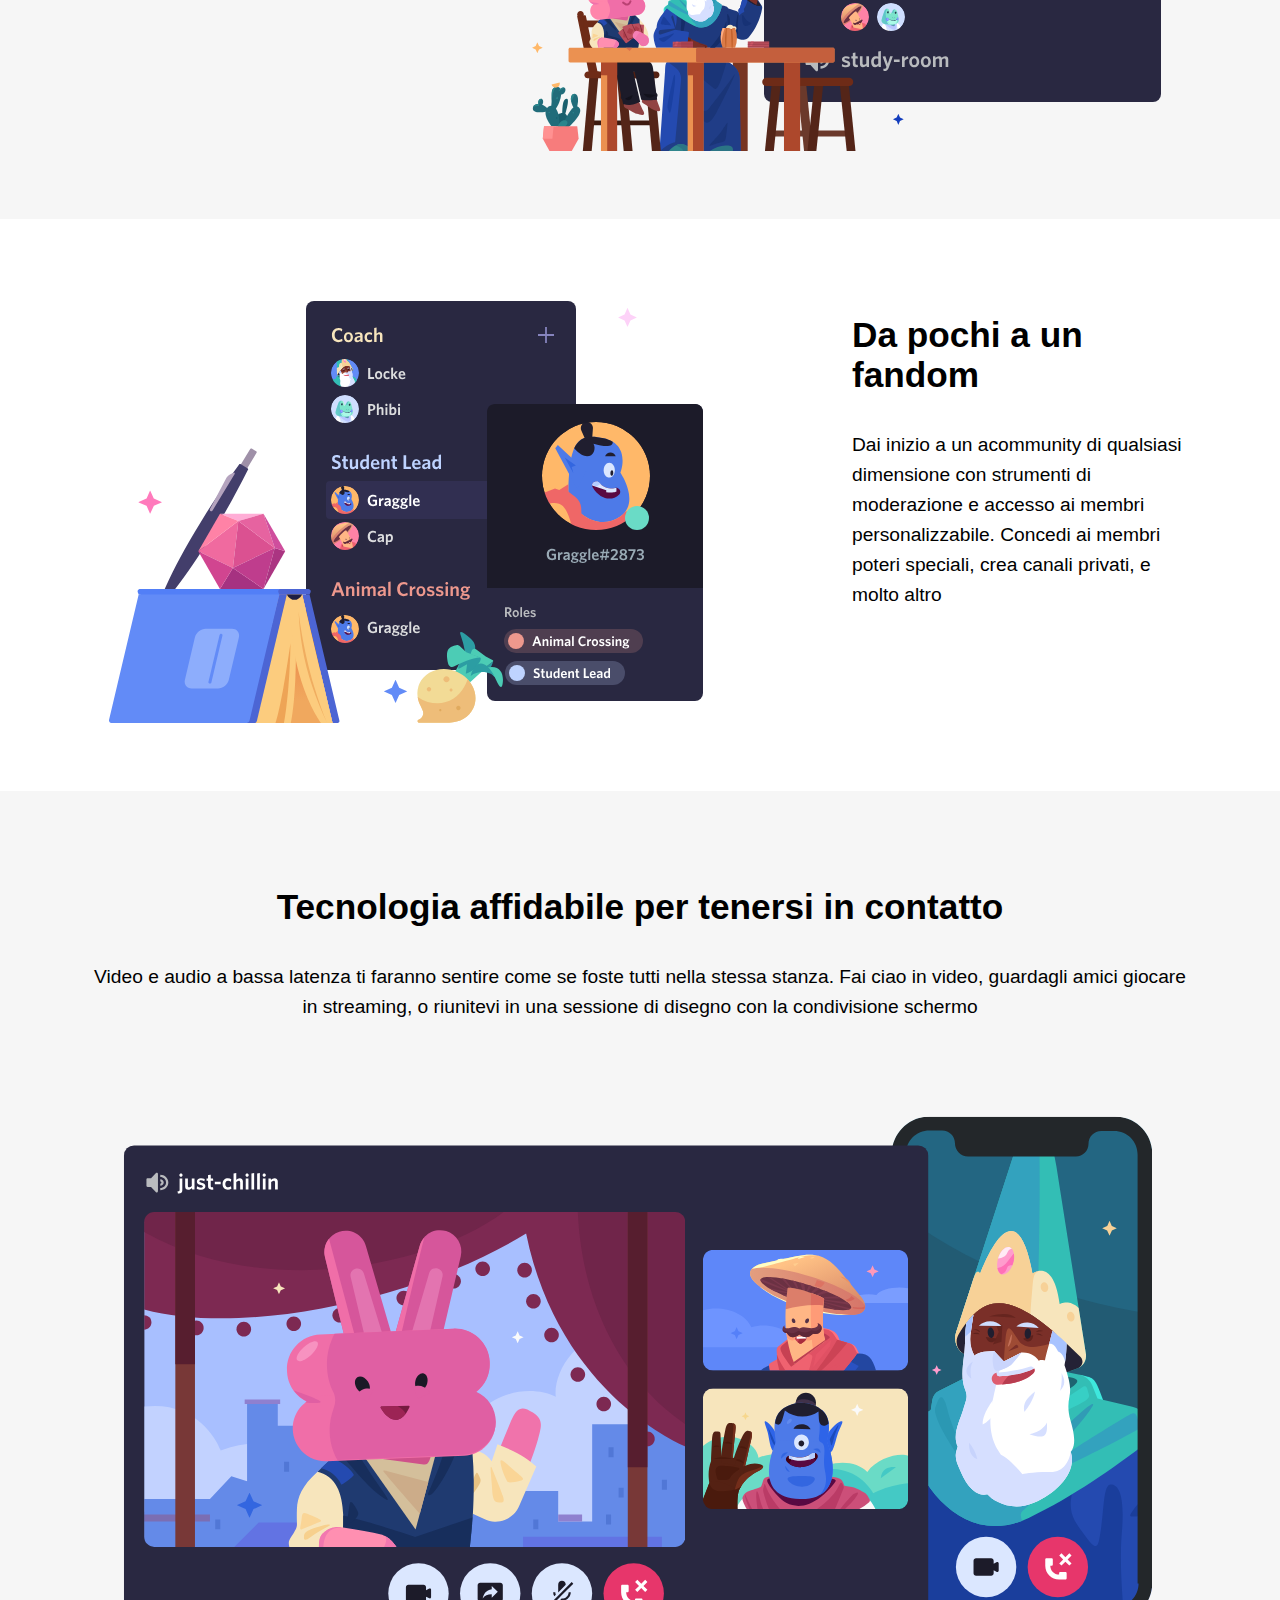
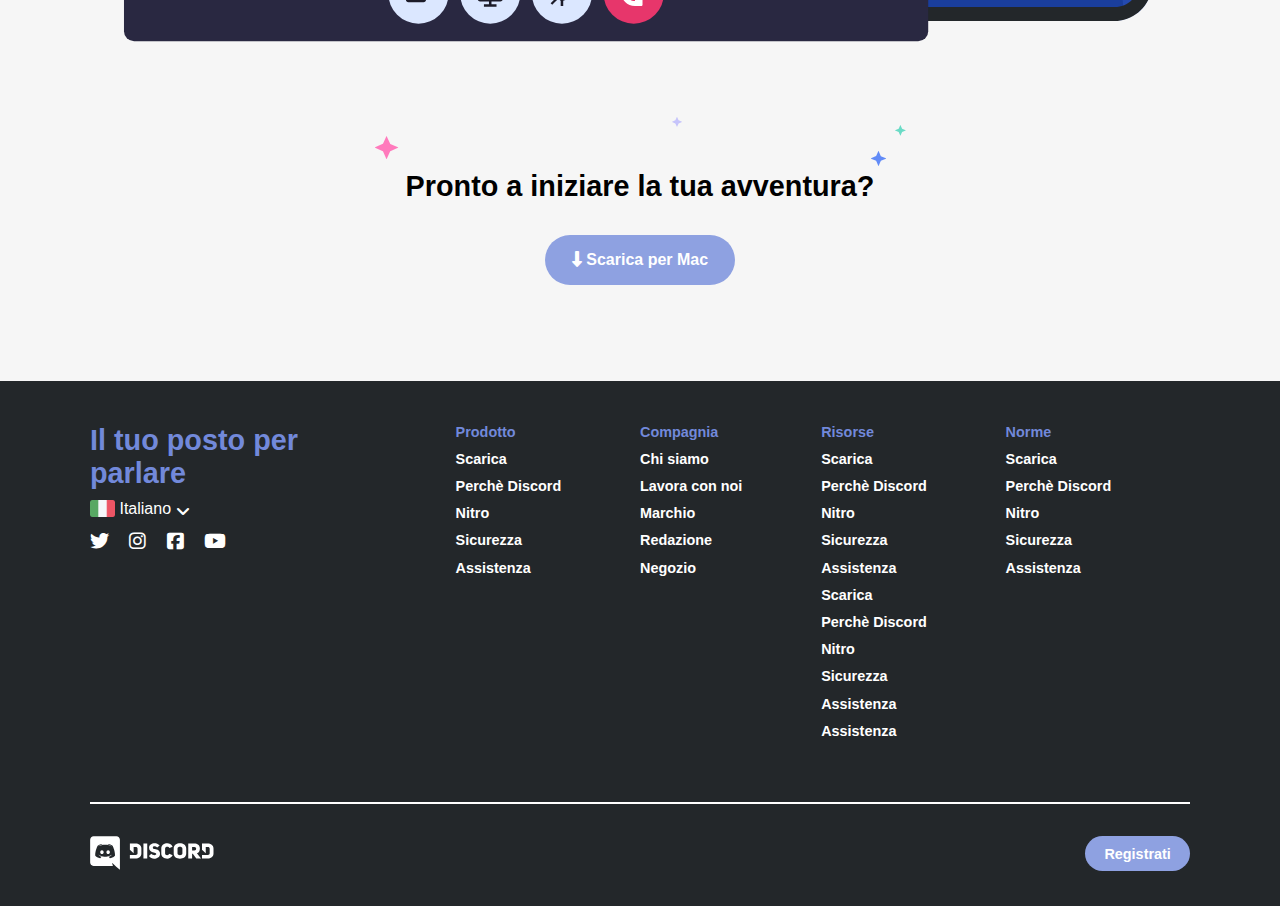
==== commit 3019498c: "revisione codice in style.css, cambiato nomi ad alcune classi, inziata pagina scarica.html con heade" ====
--- a/index.html
+++ b/index.html
@@ -12,7 +12,7 @@
 </head>
 <body>
     <!-- header -->
-    <header>
+    <header class="bg-jumbotron">
         <!-- nav -->
         <nav class="p-y-s">
             <div class="container d-flex">
@@ -35,10 +35,10 @@
             </div>
         </nav>
 
-        <!-- hero-section -->
-        <section class="">
+        <!-- jumbotron-section -->
+        <section>
             <div class="container p-y-xl">
-                <div class="hero-content text-center p-x-xl text-white">
+                <div class="jumbotron-content text-center p-x-xl text-white">
                     <h1 class="big-text">Il tuo posto per parlare</h1>
                     <p class="small-text">Che tu faccia parte di un club scolastico, gruppo di gamer,
                         comunità artistica mondiale, o semplicemente di un piccolo gruppo
@@ -55,7 +55,7 @@
     </header>
 
     <main>       
-        <!-- second-section -->
+        <!-- luogo ad invito -->
         <section class="p-y-xl">
             <div class="container d-flex p-y-xl">
                 <div class="col col-l">
@@ -71,7 +71,7 @@
             </div>
         </section>
 
-        <!-- third section -->
+        <!-- dove trovarsi -->
         <section class="bg-grey p-y-xl">
             <div class="container d-flex row-reverse p-y-xl">
                 <div class="col col-l">
@@ -87,7 +87,7 @@
             </div>
         </section>
 
-        <!-- fourth section -->
+        <!-- da pochi a un fandom -->
         <section class="p-y-xl">
             <div class="container d-flex p-y-xl">
                 <div class="col col-l">
@@ -102,7 +102,7 @@
             </div>
         </section>
 
-        <!-- fifth section -->
+        <!-- tecnologia affidabile -->
         <section class="bg-grey p-y-xl">
             <div class="container p-y-xl">
                 <div class="container-l text-center p-y-xl">
--- a/css/style.css
+++ b/css/style.css
@@ -13,20 +13,9 @@
 
   html{
     font-size: 16px;
-  }
-  
-  body {
     font-family: Arial, Helvetica, sans-serif;
-    
-  }
-
-  header{
-      background-image: url(../img/jumbo.png);
-      background-size: cover;
-      background-repeat: no-repeat;
-      background-position: center center;
-      height: 75vh;
-  }
+  }
+  
 
   a{
       font-size: .9rem;
@@ -41,6 +30,14 @@
     margin: 0 auto;
   }
 
+  .bg-jumbotron{
+    background-image: url(../img/jumbo.png);
+    background-size: cover;
+    background-repeat: no-repeat;
+    background-position: center center;
+    height: 75vh;
+}
+
   /* gap a elementi che hanno classi .continer e . d-flex figli di section */
   section .container.d-flex{
       gap: 5rem;
@@ -174,8 +171,8 @@
       display: inline-block;
   }
 
-  /* hero-content */
-  section .container .hero-content{
+  /* jumbotron-content */
+  section .container .jumbotron-content{
     width: 80%;
     margin: 0 auto;
     min-height: 300px;
@@ -272,6 +269,6 @@
   }
 
   footer .col.col-s a{
-      margin-top: .6rem;
+      margin-top: .7rem;
       padding: 0;
   }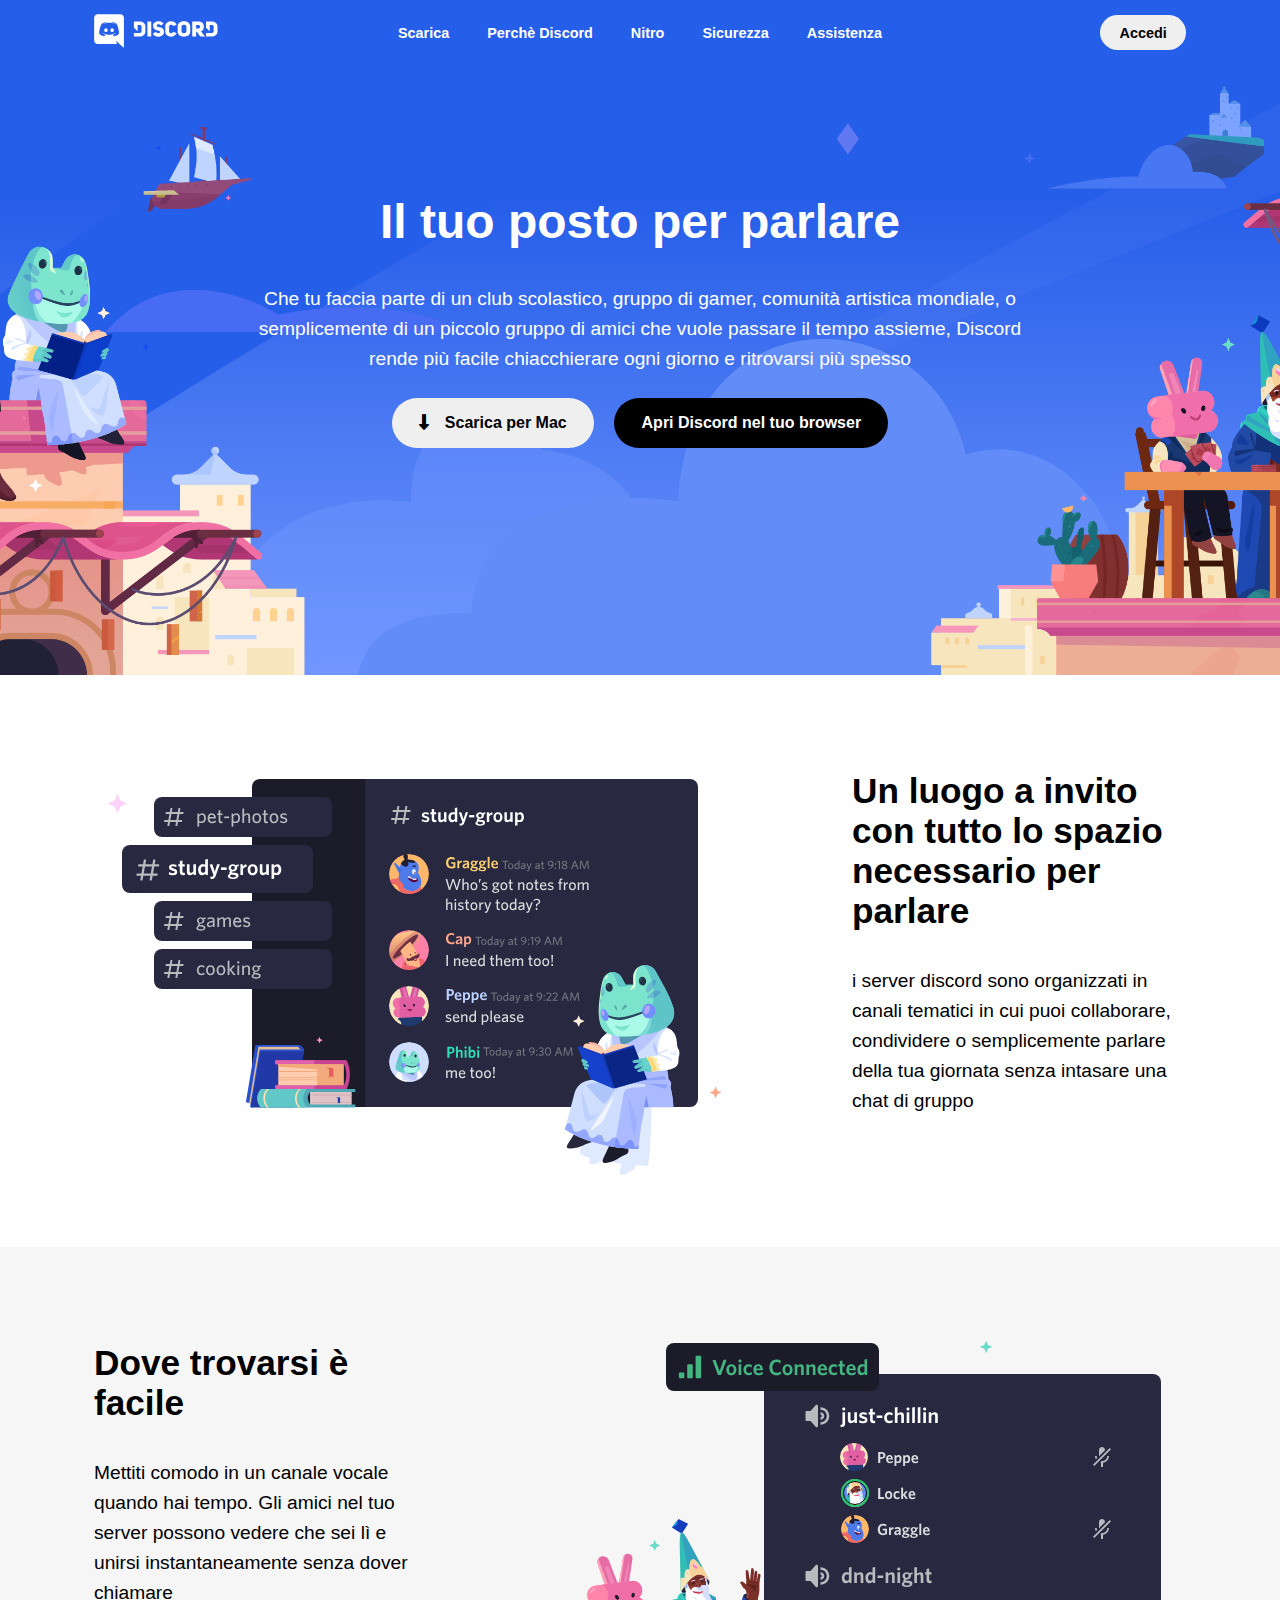
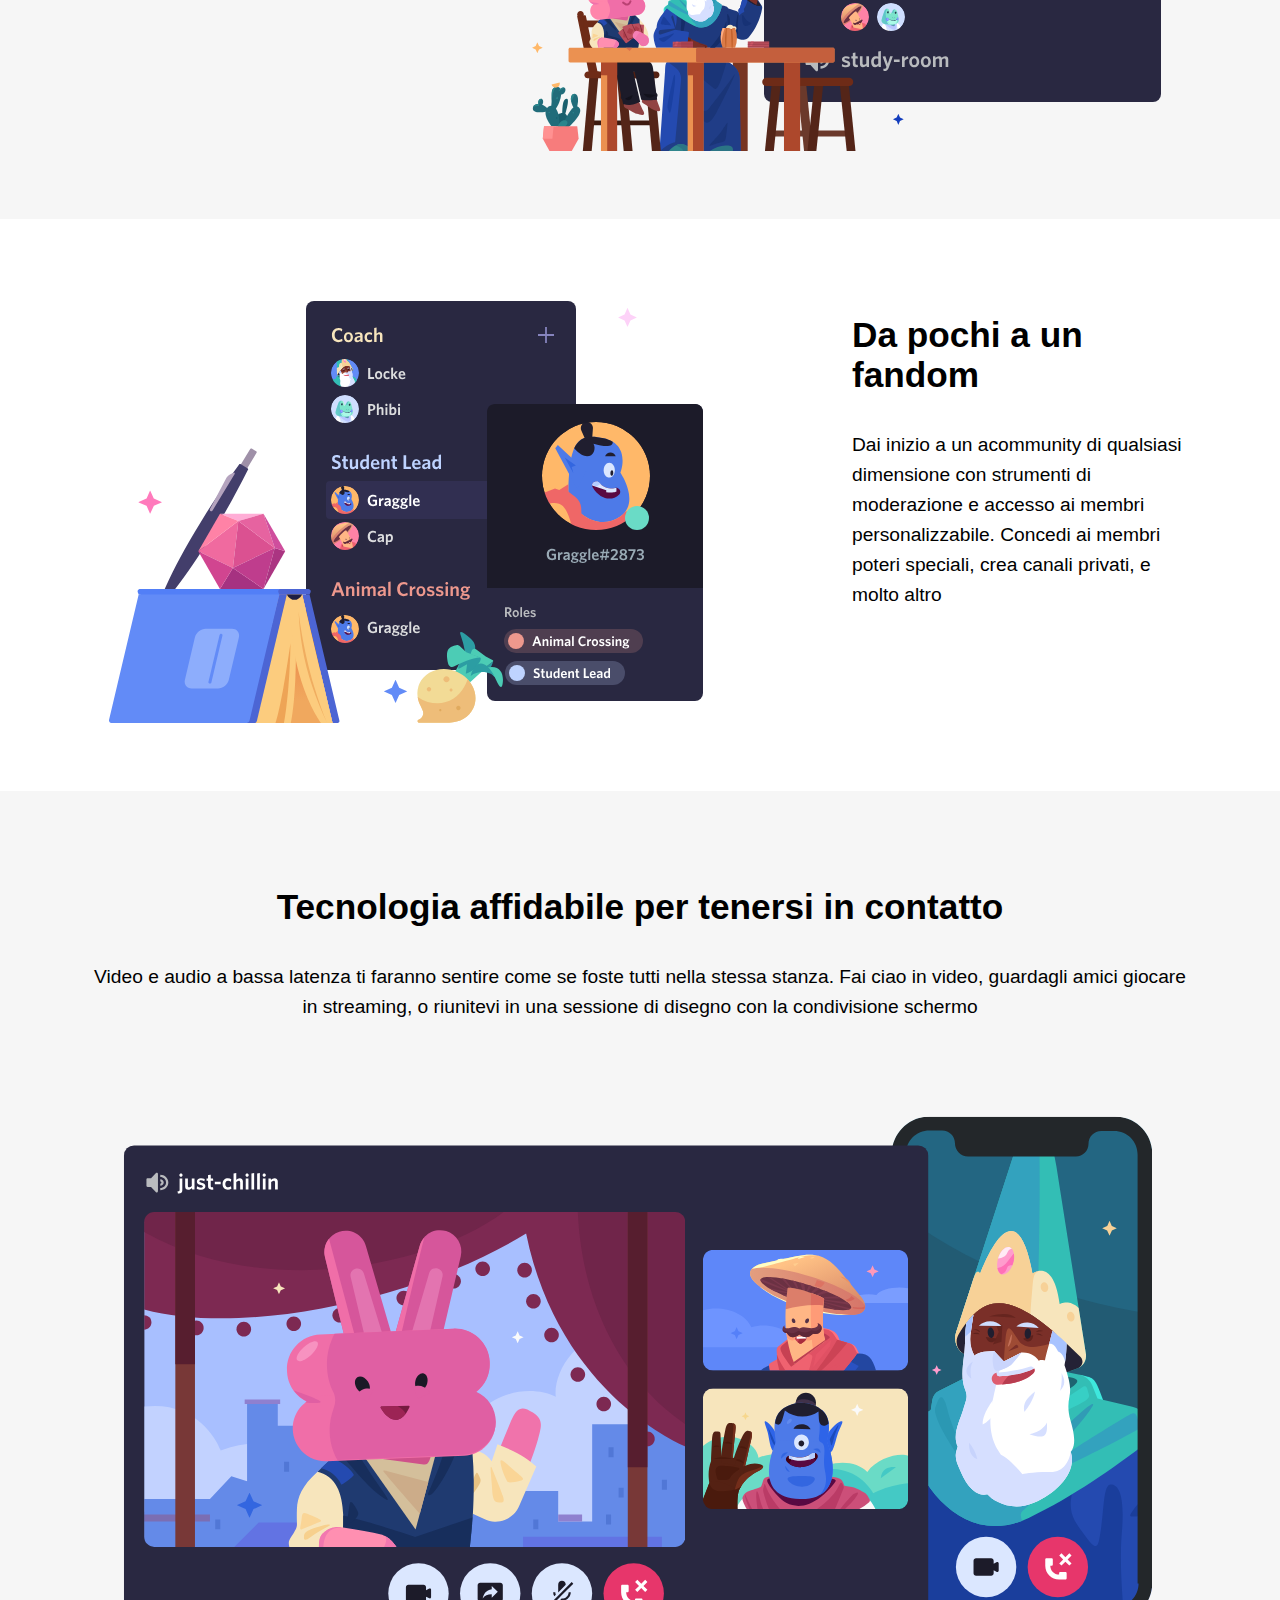
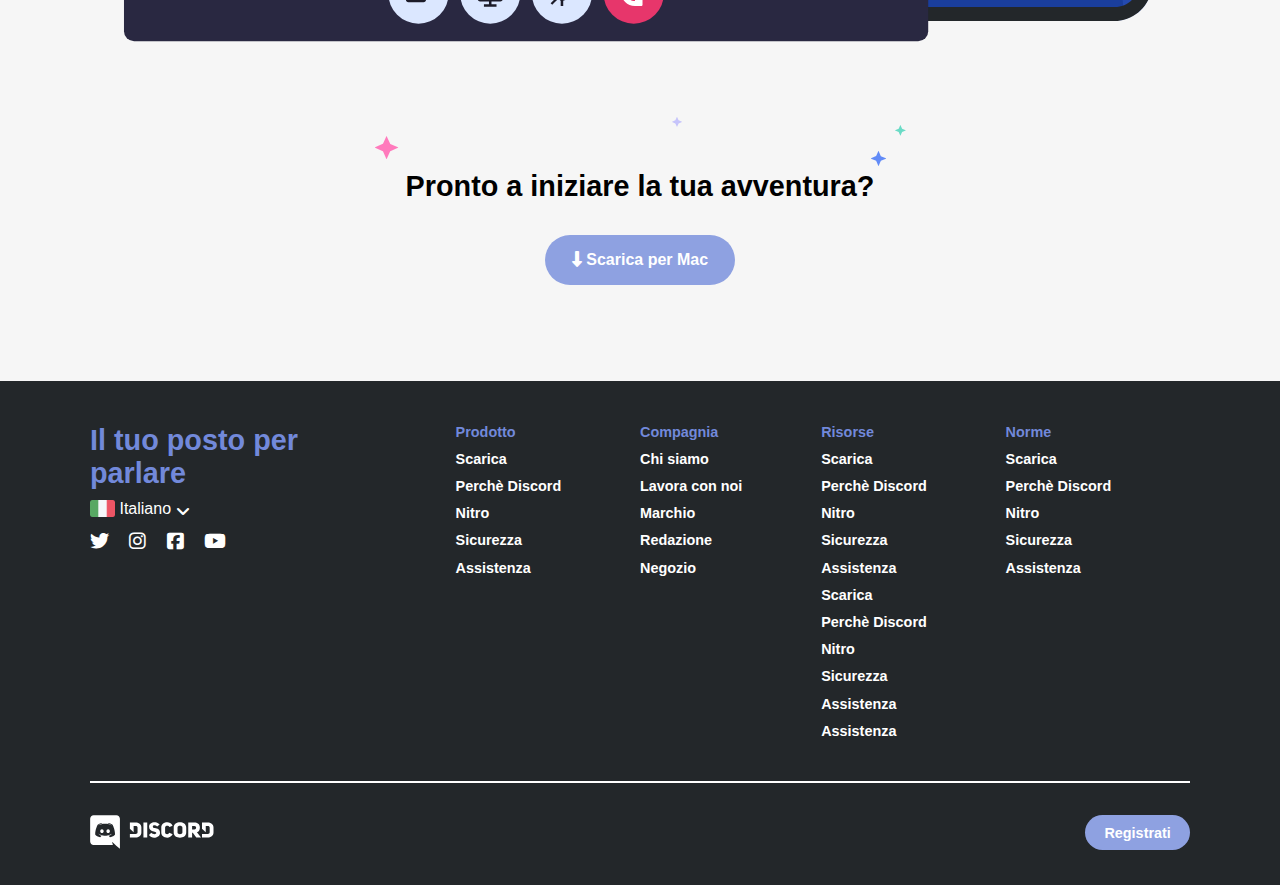
==== commit fe4f8a94: "creato file nitro.html con header, main e stile" ====
--- a/index.html
+++ b/index.html
@@ -15,7 +15,7 @@
     <header class="bg-jumbotron">
         <!-- nav -->
         <nav class="p-y-s">
-            <div class="container d-flex">
+            <div class="container d-flex a-items-center">
                 <div class="logo">
                     <a href="index.html"><img src="img/logo.svg" alt="logo"></a>
                 </div>
--- a/css/style.css
+++ b/css/style.css
@@ -130,6 +130,10 @@
       justify-content: space-between;
   }
 
+  .a-items-center{
+      align-items: center;
+  }
+
   .row-reverse{
     flex-direction: row-reverse;
   }
@@ -145,7 +149,6 @@
 
   nav .container .main-menu{
     flex-grow: 1;
-    line-height: 1.7;
 }
 
   nav .container .login{
@@ -217,7 +220,7 @@
 
   /* .col classe per tutte le colonne  */
   .container .col{
-    min-height: 400px;
+    min-height: 200px;
   }
 
   /* divido le colonne in base alla grandezza */
